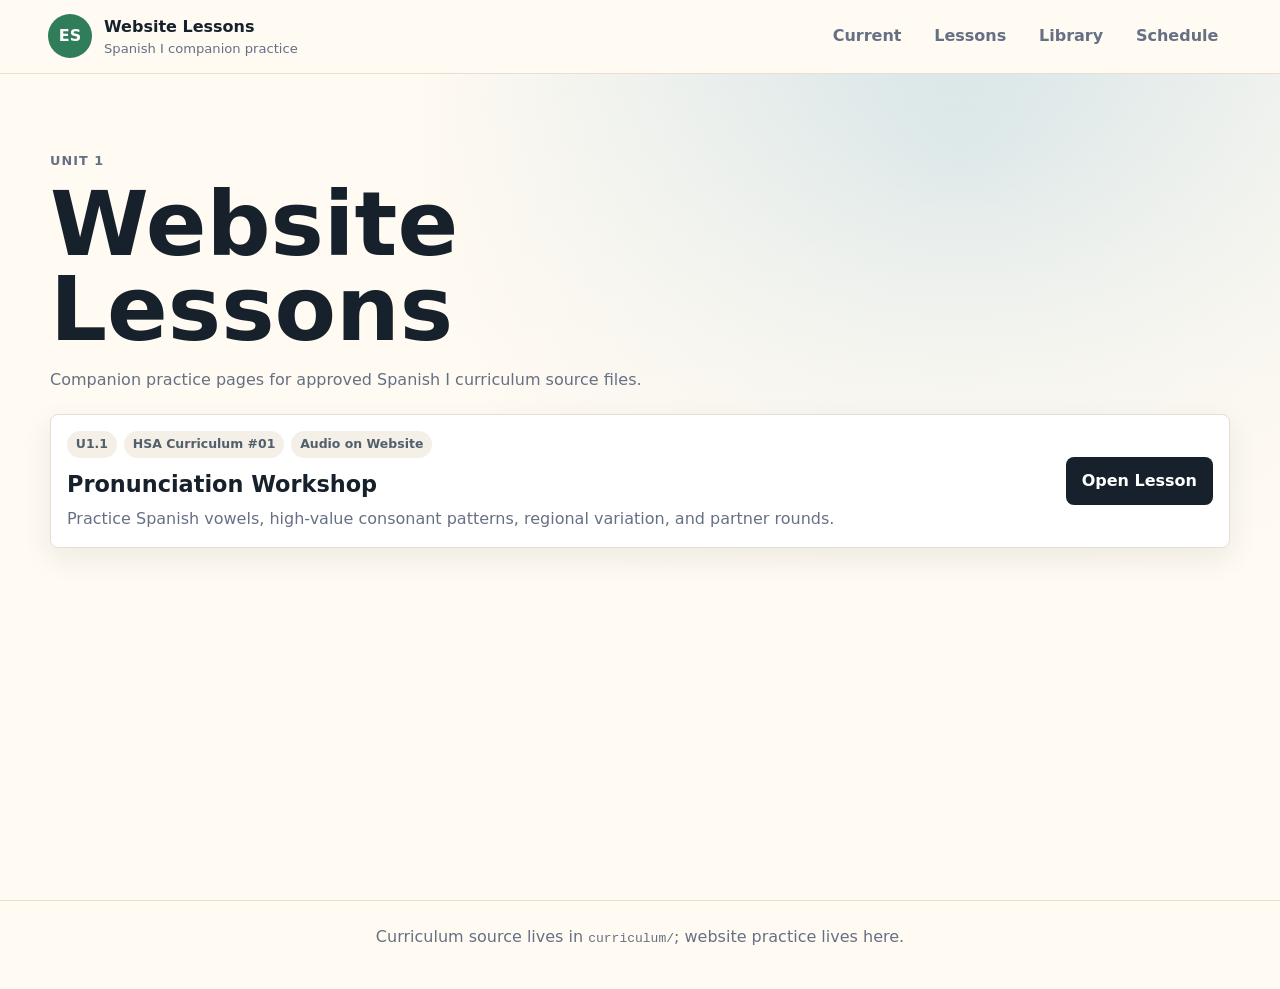
==== lessons/index.html @ 91c12caa "Clean up website lesson structure" ====
<!doctype html>
<html lang="en">
  <head>
    <meta charset="utf-8">
    <meta name="viewport" content="width=device-width, initial-scale=1">
    <title>Website Lessons | Claire's Spanish Hub</title>
    <link rel="stylesheet" href="../styles.css">
    <link rel="stylesheet" href="lesson.css">
  </head>
  <body>
    <header class="topbar">
      <a class="brand" href="../" aria-label="Claire's Spanish Hub home">
        <span class="brand-mark">ES</span>
        <span>
          <strong>Website Lessons</strong>
          <small>Spanish I companion practice</small>
        </span>
      </a>
      <nav aria-label="Lesson navigation">
        <a href="../#current">Current</a>
        <a href="../#lessons">Lessons</a>
        <a href="../#library">Library</a>
        <a href="../#schedule">Schedule</a>
      </nav>
    </header>

    <main class="lesson-main">
      <section class="lesson-index">
        <div class="lesson-heading">
          <p class="eyebrow">Unit 1</p>
          <h1>Website Lessons</h1>
          <p>Companion practice pages for approved Spanish I curriculum source files.</p>
        </div>
        <div class="lesson-link-panel">
          <div>
            <div class="material-meta">
              <span class="tag">U1.1</span>
              <span class="tag">HSA Curriculum #01</span>
              <span class="tag">Audio on Website</span>
            </div>
            <h3>Pronunciation Workshop</h3>
            <p>Practice Spanish vowels, high-value consonant patterns, regional variation, and partner rounds.</p>
          </div>
          <a class="button primary" href="u1-1-pronunciation.html">Open Lesson</a>
        </div>
      </section>
    </main>

    <footer>
      <p>Curriculum source lives in <code>curriculum/</code>; website practice lives here.</p>
    </footer>
  </body>
</html>
---- styles.css ----
:root {
  --ink: #17212b;
  --muted: #667085;
  --paper: #fffaf2;
  --surface: #ffffff;
  --line: #e7ded1;
  --green: #2f7d59;
  --coral: #e75845;
  --sky: #66a9c9;
  --gold: #f5c451;
  --shadow: 0 18px 50px rgba(23, 33, 43, 0.12);
}

* {
  box-sizing: border-box;
}

html {
  scroll-behavior: smooth;
}

body {
  margin: 0;
  background: var(--paper);
  color: var(--ink);
  font-family: Inter, ui-sans-serif, system-ui, -apple-system, BlinkMacSystemFont, "Segoe UI", sans-serif;
  line-height: 1.5;
}

a {
  color: inherit;
}

.topbar {
  position: sticky;
  top: 0;
  z-index: 10;
  display: flex;
  align-items: center;
  justify-content: space-between;
  gap: 1rem;
  padding: 0.9rem clamp(1rem, 4vw, 3rem);
  background: rgba(255, 250, 242, 0.92);
  border-bottom: 1px solid var(--line);
  backdrop-filter: blur(16px);
}

.brand {
  display: inline-flex;
  align-items: center;
  gap: 0.75rem;
  text-decoration: none;
}

.brand-mark {
  display: grid;
  width: 44px;
  height: 44px;
  place-items: center;
  border-radius: 50%;
  background: var(--green);
  color: white;
  font-weight: 800;
}

.brand strong,
.brand small {
  display: block;
}

.brand small {
  color: var(--muted);
  font-size: 0.82rem;
}

nav {
  display: flex;
  flex-wrap: wrap;
  gap: 0.35rem;
  justify-content: flex-end;
}

nav a {
  border-radius: 999px;
  padding: 0.55rem 0.85rem;
  color: var(--muted);
  font-weight: 700;
  text-decoration: none;
}

nav a:hover {
  background: #efe6d9;
  color: var(--ink);
}

.hero {
  position: relative;
  display: grid;
  grid-template-columns: minmax(0, 0.9fr) minmax(300px, 1.1fr);
  min-height: calc(100svh - 74px);
  overflow: hidden;
  background: linear-gradient(135deg, #fff4d7 0%, #f9dd9d 46%, #9ac9d8 100%);
}

.hero-copy {
  align-self: center;
  max-width: 720px;
  padding: clamp(2rem, 7vw, 6rem);
}

.eyebrow {
  margin: 0 0 0.75rem;
  color: var(--coral);
  font-size: 0.8rem;
  font-weight: 900;
  letter-spacing: 0.08em;
  text-transform: uppercase;
}

h1,
h2,
p {
  margin-top: 0;
}

h1 {
  margin-bottom: 1rem;
  font-size: clamp(2.4rem, 7vw, 6.8rem);
  line-height: 0.95;
  letter-spacing: 0;
}

h2 {
  margin-bottom: 0;
  font-size: clamp(1.6rem, 3vw, 2.6rem);
  line-height: 1;
  letter-spacing: 0;
}

.hero-text {
  max-width: 36rem;
  color: #394653;
  font-size: clamp(1rem, 2vw, 1.25rem);
}

.button {
  display: inline-flex;
  min-height: 44px;
  align-items: center;
  justify-content: center;
  border: 0;
  border-radius: 8px;
  padding: 0.75rem 1rem;
  font: inherit;
  font-weight: 850;
  text-decoration: none;
  cursor: pointer;
}

.button.primary {
  background: var(--ink);
  color: white;
}

.button.secondary {
  background: #efe6d9;
  color: var(--ink);
}

.hero-art {
  position: relative;
  min-height: 420px;
}

.sun {
  position: absolute;
  right: 16%;
  top: 12%;
  width: clamp(120px, 18vw, 220px);
  aspect-ratio: 1;
  border-radius: 50%;
  background: var(--gold);
  box-shadow: 0 0 70px rgba(245, 196, 81, 0.55);
  animation: float 7s ease-in-out infinite;
}

.hill,
.path {
  position: absolute;
  inset-inline: -12%;
  bottom: -16%;
  border-radius: 50% 50% 0 0;
}

.hill-one {
  height: 50%;
  background: #3e9a71;
}

.hill-two {
  left: 18%;
  height: 38%;
  background: #287a5d;
}

.path {
  left: 38%;
  width: 22%;
  height: 48%;
  transform: skewX(-10deg);
  background: #f4e3c5;
}

.word {
  position: absolute;
  border: 2px solid rgba(23, 33, 43, 0.12);
  border-radius: 999px;
  padding: 0.55rem 0.9rem;
  background: rgba(255, 255, 255, 0.82);
  font-size: clamp(1.1rem, 2vw, 1.8rem);
  font-weight: 900;
  box-shadow: var(--shadow);
  animation: bob 5s ease-in-out infinite;
}

.word-one {
  left: 8%;
  top: 20%;
}

.word-two {
  right: 10%;
  top: 40%;
  animation-delay: -1s;
}

.word-three {
  left: 20%;
  bottom: 28%;
  animation-delay: -2s;
}

.word-four {
  right: 24%;
  bottom: 18%;
  animation-delay: -3s;
}

.workspace,
.practice,
.current-week,
.course-overview,
.website-lessons,
.progress-tools,
.schedule,
.reports,
.admin-main {
  width: min(1180px, calc(100% - 2rem));
  margin: 0 auto;
}

.current-week {
  padding: clamp(2rem, 6vw, 4rem) 0 0;
}

.current-panel {
  display: grid;
  grid-template-columns: minmax(0, 1fr) auto;
  gap: 1rem;
  align-items: center;
  border: 2px solid rgba(47, 125, 89, 0.32);
  border-radius: 8px;
  padding: 1rem;
  background: linear-gradient(135deg, #ffffff 0%, #edf7f0 100%);
  box-shadow: var(--shadow);
}

.current-panel p {
  margin: 0.8rem 0 0;
  color: #394653;
}

.current-actions {
  display: grid;
  min-width: min(100%, 280px);
  gap: 0.6rem;
}

.course-overview {
  display: grid;
  grid-template-columns: minmax(0, 0.95fr) minmax(340px, 1.05fr);
  gap: clamp(1.25rem, 4vw, 3rem);
  align-items: start;
  padding: clamp(2rem, 6vw, 4rem) 0 0;
}

.overview-intro {
  max-width: 640px;
}

.overview-intro h2 {
  margin-bottom: 1rem;
}

.overview-intro p:last-child {
  margin-bottom: 0;
  color: #394653;
  font-size: 1.05rem;
}

.overview-panel {
  display: grid;
  grid-template-columns: repeat(4, minmax(0, 1fr));
  overflow: hidden;
  border: 1px solid var(--line);
  border-radius: 8px;
  background: var(--surface);
  box-shadow: 0 10px 30px rgba(23, 33, 43, 0.08);
}

.overview-stat {
  display: grid;
  gap: 0.25rem;
  min-height: 116px;
  align-content: center;
  padding: 1rem;
  border-right: 1px solid var(--line);
}

.overview-stat:last-child {
  border-right: 0;
}

.overview-stat strong {
  color: var(--green);
  font-size: clamp(2rem, 4vw, 3.25rem);
  line-height: 1;
}

.overview-stat span {
  color: var(--muted);
  font-size: 0.85rem;
  font-weight: 900;
  text-transform: uppercase;
}

.goal-grid {
  grid-column: 1 / -1;
  display: grid;
  grid-template-columns: repeat(4, minmax(0, 1fr));
  gap: 1px;
  overflow: hidden;
  border: 1px solid var(--line);
  border-radius: 8px;
  background: var(--line);
}

.goal-item {
  display: grid;
  align-content: start;
  gap: 0.6rem;
  min-height: 230px;
  padding: 1rem;
  background: rgba(255, 255, 255, 0.76);
}

.goal-number {
  width: max-content;
  border-radius: 999px;
  padding: 0.28rem 0.55rem;
  background: #f4efe7;
  color: var(--coral);
  font-size: 0.78rem;
  font-weight: 950;
}

.goal-item h3 {
  margin: 0;
  font-size: 1.18rem;
  line-height: 1.15;
}

.goal-item p {
  margin-bottom: 0;
  color: var(--muted);
}

.progress-tools {
  display: flex;
  align-items: end;
  justify-content: space-between;
  gap: 1rem;
  padding: clamp(1.5rem, 4vw, 2.5rem) 0 0;
}

.website-lessons {
  padding: clamp(2rem, 6vw, 4rem) 0 0;
}

.lesson-link-panel {
  display: grid;
  grid-template-columns: minmax(0, 1fr) auto;
  gap: 1rem;
  align-items: center;
  border: 1px solid var(--line);
  border-radius: 8px;
  padding: 1rem;
  background: var(--surface);
  box-shadow: 0 10px 30px rgba(23, 33, 43, 0.08);
}

.lesson-link-panel h3 {
  margin: 0.6rem 0 0.35rem;
  font-size: 1.4rem;
}

.lesson-link-panel p {
  margin-bottom: 0;
  color: var(--muted);
}

.workspace {
  display: grid;
  grid-template-columns: 280px minmax(0, 1fr);
  gap: 2rem;
  padding: clamp(2.5rem, 7vw, 5rem) 0;
}

.filters {
  position: sticky;
  top: 92px;
  align-self: start;
  padding: 1rem;
  border: 1px solid var(--line);
  border-radius: 8px;
  background: rgba(255, 255, 255, 0.68);
}

label {
  display: grid;
  gap: 0.35rem;
  margin-bottom: 0.9rem;
  color: #44515d;
  font-size: 0.9rem;
  font-weight: 800;
}

select,
input,
textarea {
  width: 100%;
  border: 1px solid #d9cebf;
  border-radius: 8px;
  padding: 0.75rem 0.8rem;
  background: white;
  color: var(--ink);
  font: inherit;
}

.section-heading {
  display: flex;
  align-items: end;
  justify-content: space-between;
  gap: 1rem;
  margin-bottom: 1.35rem;
}

.count {
  border-radius: 999px;
  padding: 0.45rem 0.75rem;
  background: #eaf3ed;
  color: var(--green);
  font-weight: 900;
  text-decoration: none;
  white-space: nowrap;
}

.materials-grid {
  display: grid;
  grid-template-columns: repeat(auto-fit, minmax(230px, 1fr));
  gap: 1rem;
}

.material-card,
.flashcard,
.entry-form,
.output-panel,
.steps {
  border: 1px solid var(--line);
  border-radius: 8px;
  background: var(--surface);
  box-shadow: 0 10px 30px rgba(23, 33, 43, 0.08);
}

.material-card {
  display: grid;
  min-height: 242px;
  gap: 0.85rem;
  padding: 1rem;
}

.material-meta {
  display: flex;
  flex-wrap: wrap;
  gap: 0.45rem;
}

.tag {
  border-radius: 999px;
  padding: 0.28rem 0.55rem;
  background: #f4efe7;
  color: #52606c;
  font-size: 0.78rem;
  font-weight: 850;
}

.material-card h3 {
  margin: 0;
  font-size: 1.25rem;
  line-height: 1.15;
}

.material-card p {
  margin-bottom: 0;
  color: var(--muted);
}

.download-row {
  align-self: end;
  display: flex;
  gap: 0.6rem;
  align-items: center;
  justify-content: space-between;
}

.download-row a {
  color: var(--green);
  font-weight: 900;
}

.empty {
  padding: 2rem;
  border: 1px dashed #d3c6b5;
  border-radius: 8px;
  color: var(--muted);
  text-align: center;
}

.practice {
  padding: 0 0 clamp(2.5rem, 7vw, 5rem);
}

.reports {
  padding: 0 0 clamp(2rem, 6vw, 4rem);
}

.report-grid {
  display: grid;
  grid-template-columns: repeat(auto-fit, minmax(320px, 1fr));
  gap: 1rem;
}

.report-card {
  border: 1px solid var(--line);
  border-radius: 8px;
  padding: 1rem;
  background: var(--surface);
  box-shadow: 0 10px 30px rgba(23, 33, 43, 0.08);
}

.report-card-head {
  display: flex;
  align-items: start;
  justify-content: space-between;
  gap: 1rem;
  margin-bottom: 1rem;
}

.report-card h3 {
  margin: 0;
  font-size: 1.6rem;
}

.report-summary {
  display: grid;
  grid-template-columns: repeat(4, minmax(0, 1fr));
  gap: 0.6rem;
  margin-bottom: 0.85rem;
}

.report-summary span {
  border: 1px solid var(--line);
  border-radius: 8px;
  padding: 0.7rem;
  background: #fffaf2;
  color: var(--green);
  font-size: 1rem;
  font-weight: 950;
}

.report-summary strong {
  display: block;
  margin-bottom: 0.2rem;
  color: var(--muted);
  font-size: 0.72rem;
  text-transform: uppercase;
}

.report-meta {
  color: var(--muted);
  font-weight: 700;
}

.report-table {
  margin-top: 1rem;
}

.report-table h4 {
  margin: 0 0 0.5rem;
}

table {
  width: 100%;
  border-collapse: collapse;
  overflow: hidden;
  border: 1px solid var(--line);
  border-radius: 8px;
  font-size: 0.9rem;
}

th,
td {
  border-bottom: 1px solid var(--line);
  padding: 0.65rem;
  text-align: left;
  vertical-align: top;
}

th {
  background: #f5eadc;
  color: #44515d;
  font-size: 0.76rem;
  text-transform: uppercase;
}

tr:last-child td {
  border-bottom: 0;
}

.empty.compact {
  padding: 0.8rem;
}

.schedule {
  padding: 0 0 clamp(2rem, 6vw, 4rem);
}

.schedule-header,
.schedule-list {
  display: grid;
  gap: 0;
}

.schedule-header {
  grid-template-columns: 68px 128px minmax(0, 1fr) 120px 150px;
  border: 1px solid var(--line);
  border-radius: 8px 8px 0 0;
  background: #f5eadc;
  color: #44515d;
  font-size: 0.82rem;
  font-weight: 950;
  text-transform: uppercase;
}

.schedule-header span {
  padding: 0.75rem;
}

.schedule-header span + span {
  border-left: 1px solid var(--line);
}

.schedule-item {
  display: grid;
  grid-template-columns: 68px 128px minmax(0, 1fr) 120px 150px;
  gap: 0;
  align-items: stretch;
  border: 1px solid var(--line);
  border-top: 0;
  border-radius: 0;
  background: rgba(255, 255, 255, 0.74);
}

.schedule-item:last-child {
  border-radius: 0 0 8px 8px;
}

.schedule-item.is-current,
.material-card.is-current {
  border-color: rgba(47, 125, 89, 0.58);
  background: #f1fbf4;
}

.schedule-item.is-done {
  background: #f7f7f2;
}

.schedule-item.is-done h3,
.schedule-item.is-done p {
  color: #7c8791;
}

.schedule-number {
  display: flex;
  align-items: center;
  color: var(--green);
  font-size: 1.2rem;
  font-weight: 950;
}

.schedule-number,
.schedule-type,
.schedule-item > div:nth-child(3),
.schedule-action,
.schedule-buttons {
  padding: 0.8rem;
}

.schedule-type,
.schedule-action,
.schedule-buttons {
  display: flex;
  align-items: center;
}

.schedule-number,
.schedule-type,
.schedule-item > div:nth-child(3),
.schedule-action {
  border-right: 1px solid var(--line);
}

.schedule-item h3 {
  margin: 0.35rem 0 0.25rem;
  font-size: 1.05rem;
}

.schedule-item p {
  margin-bottom: 0;
  color: var(--muted);
}

.schedule-action {
  justify-content: flex-start;
}

.schedule-action a {
  color: var(--green);
  font-weight: 900;
}

.schedule-buttons {
  gap: 0.45rem;
  flex-wrap: wrap;
}

.mini-button {
  min-height: 36px;
  border: 1px solid #d9cebf;
  border-radius: 8px;
  padding: 0.45rem 0.65rem;
  background: white;
  color: var(--ink);
  font: inherit;
  font-size: 0.86rem;
  font-weight: 850;
  cursor: pointer;
}

.mini-button:hover {
  border-color: var(--green);
  color: var(--green);
}

.current-tag {
  background: var(--green);
  color: white;
}

.done-tag {
  background: #dce9e2;
  color: var(--green);
}

.flashcard-deck {
  display: grid;
  grid-template-columns: repeat(auto-fit, minmax(190px, 1fr));
  gap: 1rem;
}

.flashcard {
  min-height: 150px;
  padding: 1rem;
  transform-style: preserve-3d;
  transition: transform 180ms ease, box-shadow 180ms ease;
}

.flashcard:hover {
  transform: translateY(-4px);
  box-shadow: var(--shadow);
}

.spanish-word {
  display: block;
  margin-bottom: 0.4rem;
  color: var(--coral);
  font-size: 1.6rem;
  font-weight: 950;
}

.english-word {
  color: var(--muted);
  font-weight: 800;
}

footer {
  padding: 1.5rem;
  border-top: 1px solid var(--line);
  color: var(--muted);
  text-align: center;
}

.admin-main {
  padding: clamp(2rem, 6vw, 4rem) 0;
}

.admin-intro {
  max-width: 760px;
  margin-bottom: 2rem;
}

.admin-intro h1 {
  font-size: clamp(2.3rem, 6vw, 5rem);
}

.admin-grid {
  display: grid;
  grid-template-columns: minmax(0, 0.9fr) minmax(280px, 1.1fr);
  gap: 1rem;
}

.entry-form,
.output-panel,
.steps {
  padding: 1rem;
}

pre {
  overflow: auto;
  border-radius: 8px;
  padding: 1rem;
  background: #17212b;
  color: #f7f1e8;
  white-space: pre-wrap;
}

.steps {
  margin-top: 1rem;
}

.steps li {
  margin: 0.65rem 0;
}

@keyframes bob {
  0%,
  100% {
    transform: translateY(0);
  }
  50% {
    transform: translateY(-12px);
  }
}

@keyframes float {
  0%,
  100% {
    transform: translateY(0) scale(1);
  }
  50% {
    transform: translateY(12px) scale(1.03);
  }
}

@media (max-width: 820px) {
  .topbar {
    align-items: flex-start;
    flex-direction: column;
  }

  nav {
    justify-content: flex-start;
  }

  .hero,
  .workspace,
  .course-overview,
  .lesson-link-panel,
  .current-panel,
  .admin-grid {
    grid-template-columns: 1fr;
  }

  .overview-panel,
  .goal-grid {
    grid-template-columns: repeat(2, minmax(0, 1fr));
  }

  .overview-stat:nth-child(2) {
    border-right: 0;
  }

  .overview-stat:nth-child(-n + 2) {
    border-bottom: 1px solid var(--line);
  }

  .progress-tools {
    align-items: start;
    flex-direction: column;
  }

  .report-card-head,
  .report-summary {
    grid-template-columns: 1fr;
  }

  .report-card-head {
    flex-direction: column;
  }

  .schedule-header {
    display: none;
  }

  .schedule-item {
    grid-template-columns: 1fr;
    border-top: 1px solid var(--line);
    border-radius: 8px;
    margin-bottom: 0.7rem;
  }

  .schedule-number,
  .schedule-type,
  .schedule-item > div:nth-child(3),
  .schedule-action {
    border-right: 0;
    border-bottom: 1px solid var(--line);
  }

  .hero {
    min-height: auto;
  }

  .hero-copy {
    padding-bottom: 1.5rem;
  }

  .hero-art {
    min-height: 360px;
  }

  .filters {
    position: static;
  }

  .section-heading {
    align-items: start;
    flex-direction: column;
  }

}

@media (max-width: 560px) {
  .overview-panel,
  .goal-grid {
    grid-template-columns: 1fr;
  }

  .overview-stat,
  .overview-stat:nth-child(2) {
    border-right: 0;
  }

  .overview-stat:nth-child(3) {
    border-bottom: 1px solid var(--line);
  }

  .goal-item {
    min-height: auto;
  }
}

@media (prefers-reduced-motion: reduce) {
  *,
  *::before,
  *::after {
    scroll-behavior: auto !important;
    animation-duration: 0.01ms !important;
    animation-iteration-count: 1 !important;
    transition-duration: 0.01ms !important;
  }
}
---- lessons/lesson.css ----
.lesson-main {
  background:
    linear-gradient(180deg, rgba(255, 250, 242, 0) 0%, #fffaf2 520px),
    radial-gradient(circle at 75% 8%, rgba(102, 169, 201, 0.26), transparent 34rem);
}

.lesson-hero,
.lesson-band,
.lesson-index {
  width: min(1180px, calc(100% - 2rem));
  margin: 0 auto;
}

.lesson-hero {
  display: grid;
  grid-template-columns: minmax(0, 0.95fr) minmax(320px, 1.05fr);
  gap: clamp(1.5rem, 5vw, 4rem);
  align-items: center;
  min-height: calc(100svh - 74px);
  padding: clamp(2rem, 6vw, 5rem) 0;
}

.lesson-hero-copy {
  max-width: 720px;
}

.lesson-hero h1 {
  font-size: clamp(2.5rem, 7vw, 6.2rem);
}

.lesson-hero p {
  max-width: 42rem;
  color: #394653;
  font-size: clamp(1rem, 2vw, 1.2rem);
}

.lesson-actions {
  display: flex;
  flex-wrap: wrap;
  gap: 0.75rem;
}

.sound-map {
  position: relative;
  min-height: 440px;
}

.sound-ring {
  position: absolute;
  inset: 8% 7% 10% 7%;
  display: grid;
  grid-template-columns: repeat(5, minmax(0, 1fr));
  align-items: center;
  border: 2px solid rgba(23, 33, 43, 0.12);
  border-radius: 8px;
  background: rgba(255, 255, 255, 0.72);
  box-shadow: var(--shadow);
}

.sound-ring span {
  display: grid;
  min-height: 100%;
  place-items: center;
  border-right: 1px solid var(--line);
  color: var(--green);
  font-size: clamp(2.2rem, 6vw, 5rem);
  font-weight: 950;
}

.sound-ring span:last-child {
  border-right: 0;
}

.sound-line {
  position: absolute;
  left: 12%;
  right: 12%;
  bottom: 18%;
  height: 10px;
  border-radius: 999px;
  background: linear-gradient(90deg, var(--coral), var(--gold), var(--sky));
}

.sound-chip {
  position: absolute;
  display: grid;
  width: 72px;
  aspect-ratio: 1;
  place-items: center;
  border-radius: 50%;
  background: var(--ink);
  color: white;
  font-size: 1.7rem;
  font-weight: 950;
  box-shadow: var(--shadow);
}

.chip-one {
  left: 5%;
  top: 8%;
}

.chip-two {
  right: 0;
  top: 18%;
}

.chip-three {
  left: 18%;
  bottom: 0;
}

.chip-four {
  right: 18%;
  bottom: 4%;
}

.lesson-band {
  padding: clamp(2rem, 6vw, 4rem) 0;
  border-top: 1px solid var(--line);
}

.lesson-index {
  min-height: calc(100svh - 74px);
  padding: clamp(2rem, 6vw, 5rem) 0;
}

.lesson-index h1 {
  font-size: clamp(2.5rem, 7vw, 6rem);
}

.lesson-heading {
  max-width: 760px;
  margin-bottom: 1.35rem;
}

.lesson-heading h2,
.variation-band h2 {
  margin-bottom: 0.75rem;
}

.lesson-heading p,
.variation-band p {
  color: var(--muted);
}

.vowel-grid {
  display: grid;
  grid-template-columns: repeat(5, minmax(0, 1fr));
  border: 1px solid var(--line);
  border-radius: 8px;
  overflow: hidden;
  background: var(--surface);
}

.sound-button,
.pattern-row {
  border: 0;
  background: var(--surface);
  color: var(--ink);
  cursor: pointer;
  font: inherit;
  text-align: left;
}

.sound-button {
  display: grid;
  gap: 0.5rem;
  min-height: 180px;
  align-content: center;
  padding: 1rem;
  border-right: 1px solid var(--line);
}

.sound-button:last-child {
  border-right: 0;
}

.sound-button:hover,
.pattern-row:hover {
  background: #f1fbf4;
}

.sound-button strong {
  color: var(--coral);
  font-size: clamp(2.2rem, 6vw, 4.5rem);
  line-height: 1;
}

.sound-button span {
  color: var(--muted);
  font-weight: 800;
}

.pattern-list {
  display: grid;
  border: 1px solid var(--line);
  border-radius: 8px;
  overflow: hidden;
}

.pattern-row {
  display: grid;
  grid-template-columns: 120px minmax(0, 1fr) minmax(220px, 0.7fr);
  gap: 1rem;
  align-items: center;
  padding: 1rem;
  border-bottom: 1px solid var(--line);
}

.pattern-row:last-child {
  border-bottom: 0;
}

.pattern-row span {
  color: var(--green);
  font-size: 1.2rem;
  font-weight: 950;
}

.pattern-row strong {
  font-size: 1.1rem;
}

.pattern-row em {
  color: var(--muted);
  font-style: normal;
  font-weight: 750;
}

.variation-band {
  display: grid;
  grid-template-columns: minmax(0, 0.55fr) minmax(0, 1fr);
  gap: 2rem;
}

.variation-grid,
.ladder {
  display: grid;
  grid-template-columns: repeat(3, minmax(0, 1fr));
  gap: 1px;
  overflow: hidden;
  border: 1px solid var(--line);
  border-radius: 8px;
  background: var(--line);
}

.variation-grid article,
.ladder article {
  min-height: 220px;
  padding: 1rem;
  background: rgba(255, 255, 255, 0.78);
}

.variation-grid h3,
.ladder h3 {
  margin: 0 0 0.6rem;
}

.ladder span {
  display: inline-flex;
  margin-bottom: 0.8rem;
  border-radius: 999px;
  padding: 0.28rem 0.55rem;
  background: #eaf3ed;
  color: var(--green);
  font-size: 0.78rem;
  font-weight: 900;
  text-transform: uppercase;
}

.word-bank {
  color: var(--green);
  font-weight: 900;
}

.checklist {
  display: grid;
  gap: 0.75rem;
  max-width: 860px;
}

.checklist label {
  display: flex;
  gap: 0.7rem;
  align-items: flex-start;
  margin: 0;
  border: 1px solid var(--line);
  border-radius: 8px;
  padding: 1rem;
  background: var(--surface);
  color: var(--ink);
}

.checklist input {
  width: auto;
  margin-top: 0.2rem;
  transform: scale(1.2);
}

.speech-status {
  margin-top: 1rem;
  color: var(--muted);
  font-weight: 800;
}

@media (max-width: 820px) {
  .lesson-hero,
  .variation-band,
  .ladder,
  .variation-grid {
    grid-template-columns: 1fr;
  }

  .lesson-hero {
    min-height: auto;
  }

  .sound-map {
    min-height: 320px;
  }

  .vowel-grid {
    grid-template-columns: 1fr;
  }

  .sound-button {
    min-height: auto;
    border-right: 0;
    border-bottom: 1px solid var(--line);
  }

  .sound-button:last-child {
    border-bottom: 0;
  }

  .pattern-row {
    grid-template-columns: 1fr;
    gap: 0.35rem;
  }
}
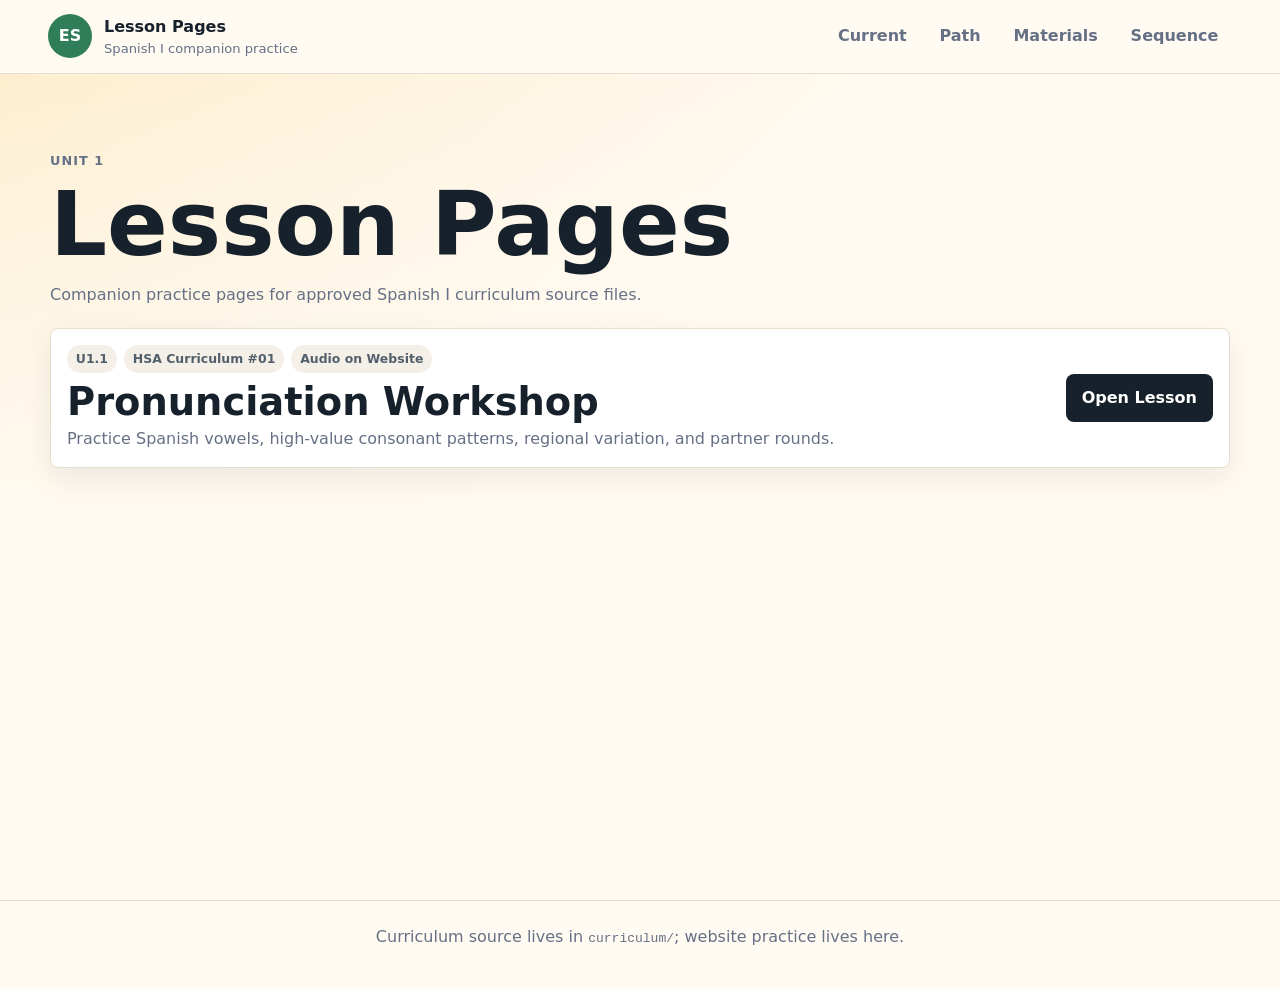
==== commit 98ac6cf9: "Redesign learning path structure" ====
--- a/lessons/index.html
+++ b/lessons/index.html
@@ -3,7 +3,7 @@
   <head>
     <meta charset="utf-8">
     <meta name="viewport" content="width=device-width, initial-scale=1">
-    <title>Website Lessons | Claire's Spanish Hub</title>
+    <title>Lesson Pages | Claire's Spanish Hub</title>
     <link rel="stylesheet" href="../styles.css">
     <link rel="stylesheet" href="lesson.css">
   </head>
@@ -12,15 +12,15 @@
       <a class="brand" href="../" aria-label="Claire's Spanish Hub home">
         <span class="brand-mark">ES</span>
         <span>
-          <strong>Website Lessons</strong>
+          <strong>Lesson Pages</strong>
           <small>Spanish I companion practice</small>
         </span>
       </a>
       <nav aria-label="Lesson navigation">
         <a href="../#current">Current</a>
-        <a href="../#lessons">Lessons</a>
-        <a href="../#library">Library</a>
-        <a href="../#schedule">Schedule</a>
+        <a href="../#path">Path</a>
+        <a href="../#materials">Materials</a>
+        <a href="../#sequence">Sequence</a>
       </nav>
     </header>
 
@@ -28,20 +28,22 @@
       <section class="lesson-index">
         <div class="lesson-heading">
           <p class="eyebrow">Unit 1</p>
-          <h1>Website Lessons</h1>
+          <h1>Lesson Pages</h1>
           <p>Companion practice pages for approved Spanish I curriculum source files.</p>
         </div>
-        <div class="lesson-link-panel">
-          <div>
-            <div class="material-meta">
-              <span class="tag">U1.1</span>
-              <span class="tag">HSA Curriculum #01</span>
-              <span class="tag">Audio on Website</span>
+        <div class="unit-board">
+          <article class="unit-feature">
+            <div>
+              <div class="material-meta">
+                <span class="tag">U1.1</span>
+                <span class="tag">HSA Curriculum #01</span>
+                <span class="tag">Audio on Website</span>
+              </div>
+              <h3>Pronunciation Workshop</h3>
+              <p>Practice Spanish vowels, high-value consonant patterns, regional variation, and partner rounds.</p>
             </div>
-            <h3>Pronunciation Workshop</h3>
-            <p>Practice Spanish vowels, high-value consonant patterns, regional variation, and partner rounds.</p>
-          </div>
-          <a class="button primary" href="u1-1-pronunciation.html">Open Lesson</a>
+            <a class="button primary" href="u1-1-pronunciation.html">Open Lesson</a>
+          </article>
         </div>
       </section>
     </main>
--- a/styles.css
+++ b/styles.css
@@ -75,12 +75,15 @@
 
 nav {
   display: flex;
-  flex-wrap: wrap;
+  flex-wrap: nowrap;
   gap: 0.35rem;
   justify-content: flex-end;
+  overflow-x: auto;
+  max-width: 100%;
 }
 
 nav a {
+  flex: 0 0 auto;
   border-radius: 999px;
   padding: 0.55rem 0.85rem;
   color: var(--muted);
@@ -141,6 +144,12 @@
   max-width: 36rem;
   color: #394653;
   font-size: clamp(1rem, 2vw, 1.25rem);
+}
+
+.hero-actions {
+  display: flex;
+  flex-wrap: wrap;
+  gap: 0.75rem;
 }
 
 .button {
@@ -397,26 +406,73 @@
   padding: clamp(2rem, 6vw, 4rem) 0 0;
 }
 
-.lesson-link-panel {
+.unit-board {
+  display: grid;
+  gap: 1px;
+  overflow: hidden;
+  border: 1px solid var(--line);
+  border-radius: 8px;
+  background: var(--line);
+  box-shadow: 0 10px 30px rgba(23, 33, 43, 0.08);
+}
+
+.unit-feature {
   display: grid;
   grid-template-columns: minmax(0, 1fr) auto;
   gap: 1rem;
   align-items: center;
-  border: 1px solid var(--line);
-  border-radius: 8px;
   padding: 1rem;
   background: var(--surface);
-  box-shadow: 0 10px 30px rgba(23, 33, 43, 0.08);
-}
-
-.lesson-link-panel h3 {
+}
+
+.unit-feature h3 {
   margin: 0.6rem 0 0.35rem;
-  font-size: 1.4rem;
-}
-
-.lesson-link-panel p {
+  font-size: clamp(1.7rem, 3vw, 2.5rem);
+  line-height: 1;
+}
+
+.unit-feature p {
   margin-bottom: 0;
   color: var(--muted);
+}
+
+.unit-actions {
+  display: grid;
+  min-width: min(100%, 230px);
+  gap: 0.65rem;
+}
+
+.unit-module-list {
+  display: grid;
+  grid-template-columns: repeat(4, minmax(0, 1fr));
+  gap: 1px;
+  background: var(--line);
+}
+
+.unit-module-list article {
+  display: grid;
+  gap: 0.3rem;
+  min-height: 130px;
+  align-content: start;
+  padding: 1rem;
+  background: rgba(255, 255, 255, 0.74);
+}
+
+.unit-module-list span {
+  color: var(--coral);
+  font-size: 0.78rem;
+  font-weight: 950;
+  text-transform: uppercase;
+}
+
+.unit-module-list strong {
+  font-size: 1.05rem;
+}
+
+.unit-module-list em {
+  color: var(--muted);
+  font-style: normal;
+  font-weight: 850;
 }
 
 .workspace {
@@ -750,8 +806,55 @@
   color: var(--muted);
 }
 
+.supplement-list {
+  display: grid;
+  gap: 0.5rem;
+  margin-top: 0.8rem;
+}
+
+.supplement-item {
+  display: grid;
+  grid-template-columns: minmax(0, 1fr) auto;
+  gap: 0.75rem;
+  align-items: start;
+  border-left: 4px solid rgba(47, 125, 89, 0.34);
+  border-radius: 8px;
+  padding: 0.7rem;
+  background: #fffaf2;
+}
+
+.supplement-item a {
+  text-decoration: none;
+}
+
+.supplement-id {
+  display: inline-block;
+  margin-right: 0.45rem;
+  color: var(--coral);
+  font-size: 0.78rem;
+  font-weight: 950;
+  text-transform: uppercase;
+}
+
+.supplement-item strong {
+  margin-right: 0.45rem;
+}
+
+.supplement-item em {
+  color: var(--muted);
+  font-size: 0.82rem;
+  font-style: normal;
+  font-weight: 850;
+}
+
+.supplement-item p {
+  margin-top: 0.25rem;
+}
+
 .schedule-action {
   justify-content: flex-start;
+  gap: 0.5rem;
+  flex-wrap: wrap;
 }
 
 .schedule-action a {
@@ -900,19 +1003,22 @@
 
   nav {
     justify-content: flex-start;
+    width: 100%;
+    padding-bottom: 0.2rem;
   }
 
   .hero,
   .workspace,
   .course-overview,
-  .lesson-link-panel,
+  .unit-feature,
   .current-panel,
   .admin-grid {
     grid-template-columns: 1fr;
   }
 
   .overview-panel,
-  .goal-grid {
+  .goal-grid,
+  .unit-module-list {
     grid-template-columns: repeat(2, minmax(0, 1fr));
   }
 
@@ -957,6 +1063,10 @@
     border-bottom: 1px solid var(--line);
   }
 
+  .supplement-item {
+    grid-template-columns: 1fr;
+  }
+
   .hero {
     min-height: auto;
   }
@@ -978,11 +1088,16 @@
     flex-direction: column;
   }
 
+  .unit-actions {
+    min-width: 0;
+  }
+
 }
 
 @media (max-width: 560px) {
   .overview-panel,
-  .goal-grid {
+  .goal-grid,
+  .unit-module-list {
     grid-template-columns: 1fr;
   }
 
--- a/lessons/lesson.css
+++ b/lessons/lesson.css
@@ -1,7 +1,7 @@
 .lesson-main {
   background:
     linear-gradient(180deg, rgba(255, 250, 242, 0) 0%, #fffaf2 520px),
-    radial-gradient(circle at 75% 8%, rgba(102, 169, 201, 0.26), transparent 34rem);
+    linear-gradient(135deg, rgba(245, 196, 81, 0.22), transparent 42rem);
 }
 
 .lesson-hero,
@@ -13,7 +13,7 @@
 
 .lesson-hero {
   display: grid;
-  grid-template-columns: minmax(0, 0.95fr) minmax(320px, 1.05fr);
+  grid-template-columns: minmax(0, 0.9fr) minmax(340px, 1.1fr);
   gap: clamp(1.5rem, 5vw, 4rem);
   align-items: center;
   min-height: calc(100svh - 74px);
@@ -25,7 +25,8 @@
 }
 
 .lesson-hero h1 {
-  font-size: clamp(2.5rem, 7vw, 6.2rem);
+  max-width: 780px;
+  font-size: clamp(2.4rem, 6.4vw, 6rem);
 }
 
 .lesson-hero p {
@@ -38,6 +39,116 @@
   display: flex;
   flex-wrap: wrap;
   gap: 0.75rem;
+}
+
+.lesson-topbar nav {
+  gap: 0.25rem;
+}
+
+.audio-board {
+  display: grid;
+  gap: 1rem;
+  align-content: center;
+  min-height: 430px;
+  padding: clamp(1rem, 3vw, 2rem);
+  border-left: 1px solid rgba(23, 33, 43, 0.12);
+}
+
+.audio-board-header {
+  display: grid;
+  grid-template-columns: minmax(0, 1fr) auto;
+  gap: 0.25rem 1rem;
+  align-items: end;
+  max-width: 480px;
+}
+
+.audio-board-header span {
+  color: var(--muted);
+  font-weight: 850;
+}
+
+.audio-board-header strong {
+  grid-row: span 2;
+  color: var(--coral);
+  font-size: clamp(5rem, 12vw, 9rem);
+  line-height: 0.8;
+}
+
+.audio-board-vowels,
+.audio-board-patterns {
+  display: grid;
+  gap: 1px;
+  overflow: hidden;
+  max-width: 640px;
+  border: 1px solid var(--line);
+  border-radius: 8px;
+  background: var(--line);
+}
+
+.audio-board-vowels {
+  grid-template-columns: repeat(5, minmax(0, 1fr));
+}
+
+.audio-board-patterns {
+  grid-template-columns: repeat(4, minmax(0, 1fr));
+}
+
+.audio-board-vowels span,
+.audio-board-patterns span {
+  display: grid;
+  min-height: 92px;
+  place-items: center;
+  background: rgba(255, 255, 255, 0.76);
+  color: var(--green);
+  font-size: clamp(1.6rem, 4vw, 3.6rem);
+  font-weight: 950;
+}
+
+.audio-board-patterns span {
+  min-height: 72px;
+  color: var(--ink);
+  font-size: clamp(1.1rem, 2vw, 1.8rem);
+}
+
+.lesson-status {
+  display: grid;
+  grid-template-columns: minmax(0, 0.8fr) minmax(0, 1.2fr);
+  gap: 1.5rem;
+  align-items: end;
+}
+
+.status-strip {
+  display: grid;
+  grid-template-columns: repeat(4, minmax(0, 1fr));
+  margin: 0;
+  overflow: hidden;
+  border: 1px solid var(--line);
+  border-radius: 8px;
+  background: var(--surface);
+}
+
+.status-strip div {
+  min-height: 96px;
+  padding: 1rem;
+  border-right: 1px solid var(--line);
+}
+
+.status-strip div:last-child {
+  border-right: 0;
+}
+
+.status-strip dt {
+  color: var(--muted);
+  font-size: 0.74rem;
+  font-weight: 950;
+  text-transform: uppercase;
+}
+
+.status-strip dd {
+  margin: 0.3rem 0 0;
+  color: var(--green);
+  font-size: 1.1rem;
+  font-weight: 950;
 }
 
 .sound-map {
@@ -153,6 +264,165 @@
   background: var(--surface);
 }
 
+.vowel-practice-grid {
+  display: grid;
+  grid-template-columns: repeat(5, minmax(0, 1fr));
+  gap: 1px;
+  overflow: hidden;
+  border: 1px solid var(--line);
+  border-radius: 8px;
+  background: var(--line);
+}
+
+.vowel-card {
+  display: grid;
+  gap: 0.9rem;
+  min-height: 300px;
+  align-content: start;
+  padding: 1rem;
+  background: rgba(255, 255, 255, 0.8);
+}
+
+.vowel-card h3 {
+  margin: 0;
+  color: var(--coral);
+  font-size: clamp(3rem, 7vw, 5.5rem);
+  line-height: 0.9;
+}
+
+.audio-button,
+.play-icon {
+  border: 1px solid #d9cebf;
+  border-radius: 8px;
+  background: white;
+  color: var(--ink);
+  cursor: pointer;
+  font: inherit;
+  font-weight: 900;
+  transition: transform 160ms ease, border-color 160ms ease, background 160ms ease;
+}
+
+.audio-button:hover,
+.play-icon:hover,
+.audio-button.is-playing,
+.play-icon.is-playing {
+  border-color: var(--green);
+  background: #eaf3ed;
+  color: var(--green);
+}
+
+.audio-button:active,
+.play-icon:active {
+  transform: translateY(1px);
+}
+
+.main-sound {
+  min-height: 48px;
+  width: 100%;
+  justify-content: center;
+}
+
+.play-icon {
+  display: inline-grid;
+  width: 42px;
+  height: 34px;
+  place-items: center;
+  padding: 0;
+  color: transparent;
+  font-size: 0;
+}
+
+.play-icon::before {
+  content: "";
+  width: 0;
+  height: 0;
+  margin-left: 3px;
+  border-top: 7px solid transparent;
+  border-bottom: 7px solid transparent;
+  border-left: 11px solid currentColor;
+  color: var(--green);
+}
+
+.play-icon.is-playing::before {
+  width: 11px;
+  height: 14px;
+  margin-left: 0;
+  border: 0;
+  border-inline: 4px solid var(--green);
+}
+
+.audio-word-list,
+.pattern-audio-row ul {
+  display: grid;
+  gap: 0.55rem;
+  margin: 0;
+  padding: 0;
+  list-style: none;
+}
+
+.audio-word-list li,
+.pattern-audio-row li {
+  display: flex;
+  min-height: 44px;
+  align-items: center;
+  justify-content: space-between;
+  gap: 0.75rem;
+  border-top: 1px solid var(--line);
+  color: var(--ink);
+  font-size: 1.05rem;
+  font-weight: 900;
+}
+
+.pattern-audio-list {
+  display: grid;
+  border: 1px solid var(--line);
+  border-radius: 8px;
+  overflow: hidden;
+  background: var(--surface);
+}
+
+.pattern-audio-row {
+  display: grid;
+  grid-template-columns: minmax(170px, 0.35fr) minmax(0, 1fr);
+  gap: 1rem;
+  padding: 1rem;
+  border-bottom: 1px solid var(--line);
+}
+
+.pattern-audio-row:last-child {
+  border-bottom: 0;
+}
+
+.pattern-audio-row > div {
+  display: grid;
+  align-content: start;
+  gap: 0.35rem;
+}
+
+.pattern-audio-row span {
+  color: var(--green);
+  font-size: 1.25rem;
+  font-weight: 950;
+}
+
+.pattern-audio-row p {
+  margin: 0;
+  color: var(--muted);
+  font-weight: 750;
+}
+
+.pattern-audio-row ul {
+  grid-template-columns: repeat(auto-fit, minmax(150px, 1fr));
+  align-content: start;
+}
+
+.pattern-audio-row li {
+  border: 1px solid var(--line);
+  border-radius: 8px;
+  padding: 0.35rem 0.4rem 0.35rem 0.65rem;
+  background: #fffaf2;
+}
+
 .sound-button,
 .pattern-row {
   border: 0;
@@ -306,6 +576,7 @@
 
 @media (max-width: 820px) {
   .lesson-hero,
+  .lesson-status,
   .variation-band,
   .ladder,
   .variation-grid {
@@ -320,6 +591,29 @@
     min-height: 320px;
   }
 
+  .audio-board {
+    min-height: auto;
+    border-left: 0;
+    padding: 0 0 1.5rem;
+  }
+
+  .audio-board-vowels,
+  .audio-board-patterns,
+  .status-strip,
+  .vowel-practice-grid {
+    grid-template-columns: 1fr;
+  }
+
+  .status-strip div {
+    min-height: auto;
+    border-right: 0;
+    border-bottom: 1px solid var(--line);
+  }
+
+  .status-strip div:last-child {
+    border-bottom: 0;
+  }
+
   .vowel-grid {
     grid-template-columns: 1fr;
   }
@@ -338,4 +632,8 @@
     grid-template-columns: 1fr;
     gap: 0.35rem;
   }
-}
+
+  .pattern-audio-row {
+    grid-template-columns: 1fr;
+  }
+}
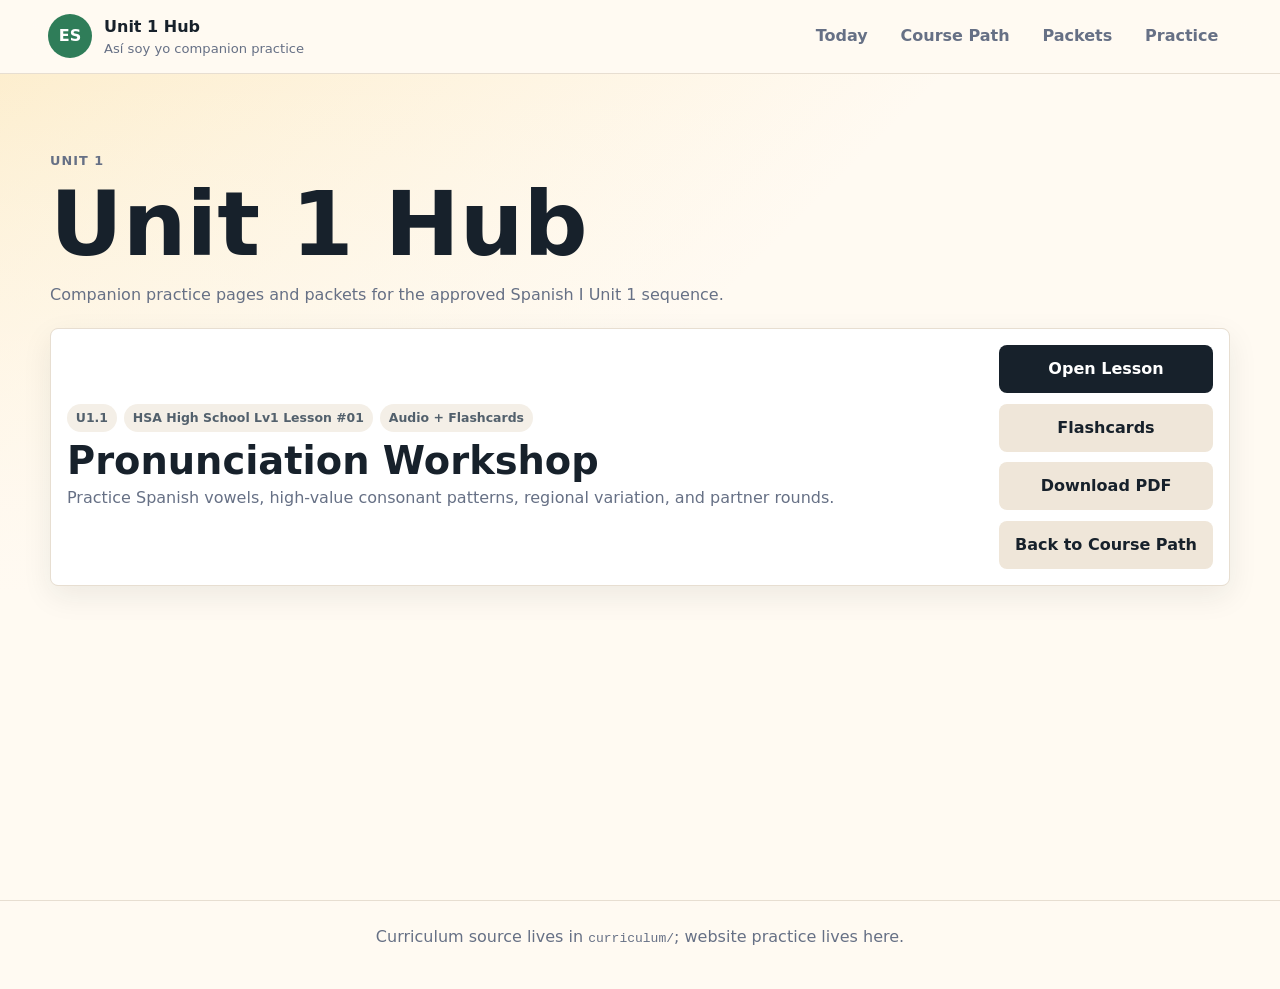
==== commit b9f4bcdc: "Implement U1.1 pronunciation workshop and audio QA" ====
--- a/lessons/index.html
+++ b/lessons/index.html
@@ -3,7 +3,7 @@
   <head>
     <meta charset="utf-8">
     <meta name="viewport" content="width=device-width, initial-scale=1">
-    <title>Lesson Pages | Claire's Spanish Hub</title>
+    <title>Unit 1 Hub | Claire's Spanish Hub</title>
     <link rel="stylesheet" href="../styles.css">
     <link rel="stylesheet" href="lesson.css">
   </head>
@@ -12,15 +12,15 @@
       <a class="brand" href="../" aria-label="Claire's Spanish Hub home">
         <span class="brand-mark">ES</span>
         <span>
-          <strong>Lesson Pages</strong>
-          <small>Spanish I companion practice</small>
+          <strong>Unit 1 Hub</strong>
+          <small>Así soy yo companion practice</small>
         </span>
       </a>
-      <nav aria-label="Lesson navigation">
-        <a href="../#current">Current</a>
-        <a href="../#path">Path</a>
-        <a href="../#materials">Materials</a>
-        <a href="../#sequence">Sequence</a>
+      <nav class="site-nav" aria-label="Unit navigation">
+        <a href="../#current">Today</a>
+        <a href="../#path">Course Path</a>
+        <a href="../#materials">Packets</a>
+        <a href="../#practice">Practice</a>
       </nav>
     </header>
 
@@ -28,21 +28,26 @@
       <section class="lesson-index">
         <div class="lesson-heading">
           <p class="eyebrow">Unit 1</p>
-          <h1>Lesson Pages</h1>
-          <p>Companion practice pages for approved Spanish I curriculum source files.</p>
+          <h1>Unit 1 Hub</h1>
+          <p>Companion practice pages and packets for the approved Spanish I Unit 1 sequence.</p>
         </div>
         <div class="unit-board">
           <article class="unit-feature">
             <div>
               <div class="material-meta">
                 <span class="tag">U1.1</span>
-                <span class="tag">HSA Curriculum #01</span>
-                <span class="tag">Audio on Website</span>
+                <span class="tag">HSA High School Lv1 Lesson #01</span>
+                <span class="tag">Audio + Flashcards</span>
               </div>
               <h3>Pronunciation Workshop</h3>
               <p>Practice Spanish vowels, high-value consonant patterns, regional variation, and partner rounds.</p>
             </div>
-            <a class="button primary" href="u1-1-pronunciation.html">Open Lesson</a>
+            <div class="unit-actions">
+              <a class="button primary" href="u1-1-pronunciation.html">Open Lesson</a>
+              <a class="button secondary" href="u1-1-flashcards.html">Flashcards</a>
+              <a class="button secondary" href="../materials/all-kids/curriculum-01/u1-1-pronunciation-workshop.pdf" download>Download PDF</a>
+              <a class="button secondary" href="../#path">Back to Course Path</a>
+            </div>
           </article>
         </div>
       </section>
--- a/styles.css
+++ b/styles.css
@@ -96,11 +96,153 @@
   color: var(--ink);
 }
 
+.site-nav a[aria-current="page"],
+.site-nav a.is-active {
+  background: var(--ink);
+  color: white;
+}
+
+.utility-nav {
+  border-left: 1px solid var(--line);
+  padding-left: 0.65rem;
+}
+
+.utility-nav a {
+  color: #44515d;
+  font-size: 0.9rem;
+}
+
+.utility-nav a:hover,
+.utility-nav a[aria-current="page"] {
+  background: #eaf3ed;
+  color: var(--green);
+}
+
+[hidden] {
+  display: none !important;
+}
+
+.topbar-actions {
+  display: flex;
+  min-width: 0;
+  align-items: center;
+  gap: 0.6rem;
+}
+
+.profile-toggle {
+  display: inline-flex;
+  flex: 0 0 auto;
+  min-height: 42px;
+  align-items: center;
+  gap: 0.5rem;
+  border: 1px solid var(--line);
+  border-radius: 999px;
+  padding: 0.35rem 0.7rem 0.35rem 0.35rem;
+  background: var(--surface);
+  color: var(--ink);
+  font: inherit;
+  font-weight: 900;
+  cursor: pointer;
+}
+
+.profile-toggle span:first-child {
+  display: grid;
+  width: 30px;
+  height: 30px;
+  place-items: center;
+  border-radius: 50%;
+  background: var(--ink);
+  color: white;
+  font-size: 0.82rem;
+}
+
+.profile-toggle:hover,
+.profile-toggle[aria-expanded="true"] {
+  border-color: rgba(47, 125, 89, 0.52);
+  color: var(--green);
+}
+
+.profile-panel {
+  border-bottom: 1px solid var(--line);
+  background: rgba(255, 250, 242, 0.98);
+}
+
+.profile-panel-inner {
+  display: grid;
+  grid-template-columns: minmax(240px, 0.72fr) minmax(0, 1.28fr);
+  gap: 1rem;
+  width: min(1180px, calc(100% - 2rem));
+  margin: 0 auto;
+  padding: 1rem 0;
+}
+
+.profile-panel-copy h2 {
+  margin-bottom: 0.45rem;
+  font-size: 1.45rem;
+}
+
+.profile-panel-copy p:last-child,
+.profile-context {
+  margin-bottom: 0;
+  color: var(--muted);
+  font-weight: 700;
+}
+
+.profile-controls {
+  display: grid;
+  grid-template-columns: minmax(210px, 1.2fr) minmax(160px, 0.8fr) minmax(190px, 0.9fr) auto;
+  gap: 0.75rem;
+  align-items: end;
+}
+
+.control-label {
+  display: block;
+  margin-bottom: 0.35rem;
+  color: #44515d;
+  font-size: 0.75rem;
+  font-weight: 950;
+  text-transform: uppercase;
+}
+
+.profile-options,
+.segmented-control {
+  display: flex;
+  overflow: hidden;
+  border: 1px solid #d9cebf;
+  border-radius: 8px;
+  background: var(--surface);
+}
+
+.profile-options button,
+.segmented-control button {
+  flex: 1 1 0;
+  min-height: 42px;
+  border: 0;
+  border-right: 1px solid #e8ddd0;
+  padding: 0.55rem 0.7rem;
+  background: transparent;
+  color: var(--muted);
+  font: inherit;
+  font-weight: 850;
+  cursor: pointer;
+}
+
+.profile-options button:last-child,
+.segmented-control button:last-child {
+  border-right: 0;
+}
+
+.profile-options button.is-selected,
+.segmented-control button.is-selected {
+  background: var(--green);
+  color: white;
+}
+
 .hero {
   position: relative;
   display: grid;
-  grid-template-columns: minmax(0, 0.9fr) minmax(300px, 1.1fr);
-  min-height: calc(100svh - 74px);
+  grid-template-columns: minmax(0, 0.95fr) minmax(300px, 0.9fr);
+  min-height: min(540px, calc(100svh - 74px));
   overflow: hidden;
   background: linear-gradient(135deg, #fff4d7 0%, #f9dd9d 46%, #9ac9d8 100%);
 }
@@ -108,7 +250,7 @@
 .hero-copy {
   align-self: center;
   max-width: 720px;
-  padding: clamp(2rem, 7vw, 6rem);
+  padding: clamp(1.5rem, 5vw, 4rem);
 }
 
 .eyebrow {
@@ -128,7 +270,7 @@
 
 h1 {
   margin-bottom: 1rem;
-  font-size: clamp(2.4rem, 7vw, 6.8rem);
+  font-size: clamp(2.35rem, 5vw, 4.85rem);
   line-height: 0.95;
   letter-spacing: 0;
 }
@@ -178,6 +320,7 @@
 
 .hero-art {
   position: relative;
+  overflow: hidden;
   min-height: 420px;
 }
 
@@ -269,30 +412,42 @@
 }
 
 .current-week {
-  padding: clamp(2rem, 6vw, 4rem) 0 0;
+  padding: clamp(1.4rem, 4vw, 2.6rem) 0 0;
 }
 
 .current-panel {
   display: grid;
-  grid-template-columns: minmax(0, 1fr) auto;
-  gap: 1rem;
-  align-items: center;
-  border: 2px solid rgba(47, 125, 89, 0.32);
-  border-radius: 8px;
-  padding: 1rem;
-  background: linear-gradient(135deg, #ffffff 0%, #edf7f0 100%);
-  box-shadow: var(--shadow);
+  grid-template-columns: minmax(0, 1fr) minmax(240px, 0.34fr);
+  gap: 1.2rem;
+  align-items: start;
+  border: 1px solid rgba(47, 125, 89, 0.28);
+  border-radius: 8px;
+  padding: clamp(1rem, 2.5vw, 1.25rem);
+  background: #ffffff;
+  box-shadow: 0 10px 30px rgba(23, 33, 43, 0.08);
 }
 
 .current-panel p {
-  margin: 0.8rem 0 0;
+  margin: 0.7rem 0 0;
   color: #394653;
 }
 
 .current-actions {
   display: grid;
-  min-width: min(100%, 280px);
+  min-width: 0;
   gap: 0.6rem;
+}
+
+.current-actions .button {
+  width: 100%;
+}
+
+.current-source-note {
+  border-left: 4px solid rgba(47, 125, 89, 0.34);
+  padding-left: 0.75rem;
+  color: var(--muted) !important;
+  font-size: 0.92rem;
+  font-weight: 750;
 }
 
 .course-overview {
@@ -570,6 +725,11 @@
   font-weight: 850;
 }
 
+.warning-tag {
+  background: #fff0ed;
+  color: var(--coral);
+}
+
 .material-card h3 {
   margin: 0;
   font-size: 1.25rem;
@@ -622,6 +782,11 @@
   padding: 1rem;
   background: var(--surface);
   box-shadow: 0 10px 30px rgba(23, 33, 43, 0.08);
+}
+
+.report-card.is-active-profile {
+  border-color: rgba(47, 125, 89, 0.58);
+  background: #f8fff9;
 }
 
 .report-card-head {
@@ -913,6 +1078,32 @@
   box-shadow: var(--shadow);
 }
 
+body[data-density="compact"] .current-panel,
+body[data-density="compact"] .profile-panel-inner,
+body[data-density="compact"] .unit-feature,
+body[data-density="compact"] .material-card,
+body[data-density="compact"] .report-card,
+body[data-density="compact"] .flashcard {
+  padding: 0.75rem;
+}
+
+body[data-density="compact"] .material-card {
+  min-height: 204px;
+  gap: 0.6rem;
+}
+
+body[data-density="compact"] .schedule-number,
+body[data-density="compact"] .schedule-type,
+body[data-density="compact"] .schedule-item > div:nth-child(3),
+body[data-density="compact"] .schedule-action,
+body[data-density="compact"] .schedule-buttons {
+  padding: 0.6rem;
+}
+
+body[data-density="compact"] .hero {
+  min-height: 620px;
+}
+
 .spanish-word {
   display: block;
   margin-bottom: 0.4rem;
@@ -952,6 +1143,107 @@
   gap: 1rem;
 }
 
+.admin-publish-panel {
+  display: grid;
+  grid-template-columns: minmax(0, 0.8fr) minmax(280px, 0.7fr) minmax(300px, 0.9fr);
+  gap: 1rem;
+  align-items: start;
+  margin: 1rem 0;
+  padding: 1rem;
+  border: 1px solid rgba(47, 125, 89, 0.28);
+  border-radius: 8px;
+  background: #ffffff;
+  box-shadow: 0 10px 30px rgba(23, 33, 43, 0.08);
+}
+
+.current-config-form {
+  display: grid;
+  gap: 0.8rem;
+}
+
+.current-config-form label {
+  margin-bottom: 0;
+}
+
+.config-actions {
+  display: flex;
+  flex-wrap: wrap;
+  gap: 0.6rem;
+}
+
+.admin-publish-panel pre {
+  min-height: 210px;
+  margin: 0;
+}
+
+.admin-tool-panel {
+  display: grid;
+  grid-template-columns: minmax(0, 1.05fr) minmax(280px, 0.95fr);
+  gap: 1rem;
+  align-items: stretch;
+  margin: 1rem 0;
+  padding: 1rem;
+  border: 1px solid var(--line);
+  border-radius: 8px;
+  background: rgba(255, 255, 255, 0.58);
+}
+
+.admin-tool-copy h2 {
+  margin-bottom: 0.8rem;
+}
+
+.admin-audio-status {
+  display: flex;
+  flex-direction: column;
+  justify-content: space-between;
+  gap: 1rem;
+  border-left: 1px solid var(--line);
+  padding-left: 1rem;
+}
+
+.admin-audio-status dl {
+  display: grid;
+  grid-template-columns: repeat(3, minmax(0, 1fr));
+  gap: 0.7rem;
+  margin: 0;
+}
+
+.admin-audio-status div {
+  min-width: 0;
+}
+
+.admin-audio-status dt {
+  color: var(--muted);
+  font-size: 0.74rem;
+  font-weight: 950;
+  text-transform: uppercase;
+}
+
+.admin-audio-status dd {
+  margin: 0.15rem 0 0;
+  font-size: 1.75rem;
+  font-weight: 950;
+}
+
+.admin-audio-status p {
+  margin: 0;
+  color: var(--muted);
+  font-weight: 750;
+}
+
+.admin-link-row {
+  display: flex;
+  flex-wrap: wrap;
+  gap: 0.55rem;
+}
+
+.admin-link-row a {
+  border-bottom: 2px solid rgba(47, 125, 89, 0.35);
+  color: var(--green);
+  font-weight: 900;
+  text-decoration: none;
+}
+
 .entry-form,
 .output-panel,
 .steps {
@@ -1002,9 +1294,32 @@
   }
 
   nav {
+    flex-wrap: wrap;
     justify-content: flex-start;
+    overflow-x: visible;
     width: 100%;
     padding-bottom: 0.2rem;
+  }
+
+  nav a {
+    padding: 0.48rem 0.68rem;
+    font-size: 0.92rem;
+    white-space: nowrap;
+  }
+
+  .utility-nav {
+    border-left: 0;
+    padding-left: 0;
+  }
+
+  .topbar-actions {
+    align-items: stretch;
+    flex-wrap: wrap;
+    width: 100%;
+  }
+
+  .profile-toggle {
+    align-self: flex-start;
   }
 
   .hero,
@@ -1012,8 +1327,23 @@
   .course-overview,
   .unit-feature,
   .current-panel,
-  .admin-grid {
+  .admin-publish-panel,
+  .admin-tool-panel,
+  .admin-grid,
+  .profile-panel-inner,
+  .profile-controls {
     grid-template-columns: 1fr;
+  }
+
+  .admin-audio-status {
+    border-left: 0;
+    border-top: 1px solid var(--line);
+    padding-left: 0;
+    padding-top: 1rem;
+  }
+
+  .admin-audio-status dl {
+    grid-template-columns: repeat(3, minmax(0, 1fr));
   }
 
   .overview-panel,
@@ -1076,7 +1406,18 @@
   }
 
   .hero-art {
+    overflow: hidden;
     min-height: 360px;
+  }
+
+  .hill,
+  .path {
+    inset-inline: -4%;
+  }
+
+  .count {
+    max-width: 100%;
+    white-space: normal;
   }
 
   .filters {
@@ -1095,6 +1436,47 @@
 }
 
 @media (max-width: 560px) {
+  .topbar {
+    gap: 0.75rem;
+    padding: 0.85rem 1rem;
+  }
+
+  .brand-mark {
+    width: 38px;
+    height: 38px;
+  }
+
+  .brand small {
+    font-size: 0.76rem;
+  }
+
+  nav {
+    gap: 0.25rem;
+  }
+
+  nav a {
+    padding: 0.42rem 0.5rem;
+    font-size: 0.86rem;
+  }
+
+  .topbar-actions,
+  .profile-options,
+  .segmented-control {
+    flex-wrap: wrap;
+  }
+
+  .profile-options button,
+  .segmented-control button {
+    flex-basis: 100%;
+    border-right: 0;
+    border-bottom: 1px solid #e8ddd0;
+  }
+
+  .profile-options button:last-child,
+  .segmented-control button:last-child {
+    border-bottom: 0;
+  }
+
   .overview-panel,
   .goal-grid,
   .unit-module-list {
--- a/lessons/lesson.css
+++ b/lessons/lesson.css
@@ -41,8 +41,48 @@
   gap: 0.75rem;
 }
 
+.next-actions {
+  display: grid;
+  grid-template-columns: minmax(0, 1fr) auto;
+  gap: 1rem;
+  align-items: center;
+}
+
+.next-actions p {
+  max-width: 54rem;
+  color: var(--muted);
+}
+
 .lesson-topbar nav {
   gap: 0.25rem;
+}
+
+.subnav {
+  position: sticky;
+  top: 73px;
+  z-index: 8;
+  display: flex;
+  gap: 0.4rem;
+  overflow-x: auto;
+  padding: 0.55rem clamp(1rem, 4vw, 3rem);
+  border-bottom: 1px solid var(--line);
+  background: rgba(255, 250, 242, 0.94);
+  backdrop-filter: blur(14px);
+}
+
+.subnav a {
+  flex: 0 0 auto;
+  border-radius: 8px;
+  padding: 0.45rem 0.7rem;
+  color: var(--muted);
+  font-size: 0.9rem;
+  font-weight: 850;
+  text-decoration: none;
+}
+
+.subnav a:hover {
+  background: #efe6d9;
+  color: var(--ink);
 }
 
 .audio-board {
@@ -574,12 +614,922 @@
   font-weight: 800;
 }
 
+.flashcard-hero {
+  grid-template-columns: minmax(0, 1fr) minmax(300px, 0.75fr);
+}
+
+.flashcard-thesis {
+  display: grid;
+  gap: 1px;
+  overflow: hidden;
+  border: 1px solid var(--line);
+  border-radius: 8px;
+  background: var(--line);
+}
+
+.flashcard-thesis div,
+.flashcard-thesis p {
+  margin: 0;
+  padding: 1rem;
+  background: rgba(255, 255, 255, 0.78);
+}
+
+.flashcard-thesis strong {
+  display: block;
+  color: var(--coral);
+  font-size: clamp(2.4rem, 6vw, 4.4rem);
+  line-height: 0.95;
+}
+
+.flashcard-thesis span,
+.flashcard-thesis p {
+  color: var(--muted);
+  font-weight: 850;
+}
+
+.study-card-grid {
+  display: grid;
+  grid-template-columns: repeat(auto-fit, minmax(260px, 1fr));
+  gap: 1rem;
+}
+
+.study-toolbar,
+.deck-stats {
+  display: flex;
+  flex-wrap: wrap;
+  gap: 0.65rem;
+}
+
+.study-toolbar {
+  margin-top: 1rem;
+}
+
+.study-toolbar .is-active {
+  background: var(--green);
+  color: white;
+}
+
+.deck-stats {
+  margin-bottom: 1rem;
+}
+
+.deck-stats span {
+  display: inline-flex;
+  min-height: 44px;
+  align-items: center;
+  gap: 0.4rem;
+  border: 1px solid var(--line);
+  border-radius: 8px;
+  padding: 0.55rem 0.75rem;
+  background: rgba(255, 255, 255, 0.82);
+  color: var(--muted);
+  font-weight: 850;
+}
+
+.deck-stats strong {
+  color: var(--green);
+  font-size: 1.2rem;
+}
+
+.study-card {
+  position: relative;
+  min-height: 330px;
+  perspective: 1200px;
+}
+
+.study-card-face {
+  display: grid;
+  gap: 0.85rem;
+  align-content: start;
+  min-height: 330px;
+  padding: 1rem;
+  border: 1px solid var(--line);
+  border-radius: 8px;
+  background: var(--surface);
+  box-shadow: 0 10px 30px rgba(23, 33, 43, 0.08);
+  backface-visibility: hidden;
+  transform-style: preserve-3d;
+  transition: transform 220ms ease;
+}
+
+.study-card-front {
+  background:
+    radial-gradient(circle at top right, rgba(245, 196, 81, 0.24), transparent 38%),
+    var(--surface);
+}
+
+.study-card h3 {
+  margin: 0;
+  font-size: clamp(1.8rem, 5vw, 3.1rem);
+  line-height: 1;
+}
+
+.study-card-front {
+  position: absolute;
+  inset: 0;
+}
+
+.study-card-back {
+  transform: rotateY(180deg);
+}
+
+.study-card.is-flipped .study-card-front {
+  transform: rotateY(180deg);
+}
+
+.study-card.is-flipped .study-card-back {
+  transform: rotateY(360deg);
+}
+
+.study-card ul {
+  display: grid;
+  gap: 0.55rem;
+  margin: 0;
+  padding: 0;
+  list-style: none;
+}
+
+.study-card li {
+  display: grid;
+  grid-template-columns: minmax(0, 1fr) auto;
+  gap: 0.15rem 0.45rem;
+  align-items: center;
+  border-top: 1px solid var(--line);
+  padding-top: 0.55rem;
+}
+
+.study-card li span,
+.study-card p {
+  grid-column: 1 / -1;
+  color: var(--muted);
+}
+
+.image-brief {
+  display: grid;
+  gap: 0.25rem;
+  border: 1px dashed #d9cebf;
+  border-radius: 8px;
+  padding: 0.75rem;
+  background: #fffaf2;
+}
+
+.image-brief strong {
+  color: var(--green);
+  font-size: 0.78rem;
+  text-transform: uppercase;
+}
+
+.card-illustration {
+  width: 100%;
+  max-height: 130px;
+  object-fit: contain;
+  border: 1px solid var(--line);
+  border-radius: 8px;
+  background: #fffaf2;
+}
+
+.reader-panel,
+.comprehension-panel,
+.project-workspace {
+  display: grid;
+  gap: 1rem;
+}
+
+.reader-panel {
+  border: 1px solid var(--line);
+  border-radius: 8px;
+  overflow: hidden;
+  background: var(--surface);
+}
+
+.reader-line {
+  display: grid;
+  grid-template-columns: 54px minmax(0, 1fr);
+  gap: 0.75rem;
+  align-items: start;
+  padding: 1rem;
+  border-bottom: 1px solid var(--line);
+}
+
+.reader-line:last-child {
+  border-bottom: 0;
+}
+
+.reader-line p {
+  margin: 0;
+}
+
+.reader-line strong {
+  display: block;
+  margin-bottom: 0.3rem;
+  font-size: 1.08rem;
+}
+
+.reader-line span {
+  color: var(--muted);
+  font-weight: 750;
+}
+
+.comprehension-panel {
+  grid-template-columns: repeat(3, minmax(0, 1fr));
+  margin-top: 1rem;
+}
+
+.question-card,
+.short-answer,
+.hockey-result,
+.identity-form,
+.identity-preview {
+  border: 1px solid var(--line);
+  border-radius: 8px;
+  padding: 1rem;
+  background: var(--surface);
+}
+
+.question-card h3 {
+  display: flex;
+  gap: 0.65rem;
+  align-items: center;
+  margin: 0 0 0.5rem;
+  font-size: 1.05rem;
+  line-height: 1.2;
+}
+
+.choice-grid {
+  display: grid;
+  gap: 0.45rem;
+}
+
+.choice-grid button,
+.hockey-picker button,
+.template-controls button {
+  border: 1px solid #d9cebf;
+  border-radius: 8px;
+  padding: 0.7rem;
+  background: white;
+  color: var(--ink);
+  font: inherit;
+  font-weight: 850;
+  text-align: left;
+  cursor: pointer;
+}
+
+.choice-grid button.is-correct {
+  border-color: var(--green);
+  background: #eaf3ed;
+}
+
+.choice-grid button.is-incorrect {
+  border-color: var(--coral);
+  background: #fff1ef;
+}
+
+.feedback {
+  min-height: 1.5rem;
+  margin: 0.7rem 0 0;
+  color: var(--muted);
+  font-weight: 850;
+}
+
+.short-answer label {
+  margin: 0;
+}
+
+.short-answer span,
+.short-answer small {
+  display: block;
+}
+
+.short-answer span {
+  display: flex;
+  gap: 0.65rem;
+  align-items: center;
+}
+
+.short-answer small {
+  color: var(--muted);
+}
+
+.hockey-picker {
+  display: grid;
+  grid-template-columns: repeat(6, minmax(0, 1fr));
+  gap: 0.65rem;
+}
+
+.hockey-picker button {
+  display: grid;
+  gap: 0.3rem;
+  min-height: 96px;
+  align-content: center;
+  text-align: center;
+}
+
+.hockey-picker button span {
+  color: var(--muted);
+  font-size: 0.82rem;
+}
+
+.hockey-picker button.is-selected,
+.template-controls button.is-selected {
+  border-color: var(--green);
+  background: #eaf3ed;
+  color: var(--green);
+}
+
+.hockey-result {
+  margin-top: 1rem;
+}
+
+.hockey-result h3 {
+  margin: 0 0 0.5rem;
+  font-size: clamp(1.4rem, 3vw, 2.1rem);
+}
+
+.project-workspace {
+  grid-template-columns: minmax(280px, 0.82fr) minmax(320px, 1.18fr);
+  align-items: start;
+}
+
+.identity-form {
+  display: grid;
+  gap: 0.75rem;
+}
+
+.identity-form label {
+  margin: 0;
+}
+
+.label-audio-row {
+  display: inline-flex;
+  flex-wrap: wrap;
+  gap: 0.45rem;
+  align-items: center;
+}
+
+.template-controls {
+  display: grid;
+  grid-template-columns: repeat(2, minmax(0, 1fr));
+  gap: 0.45rem;
+}
+
+.identity-preview {
+  position: relative;
+  overflow: hidden;
+  min-height: 420px;
+  padding: clamp(1.25rem, 4vw, 2rem);
+  background:
+    linear-gradient(135deg, rgba(255, 255, 255, 0.92), rgba(255, 250, 242, 0.86)),
+    #fffaf2;
+}
+
+.identity-preview h3 {
+  margin: 1rem 0;
+  font-size: clamp(2rem, 5vw, 4rem);
+  line-height: 0.95;
+}
+
+.identity-preview p {
+  margin-bottom: 0.55rem;
+  font-size: 1.05rem;
+  font-weight: 850;
+}
+
+.id-label {
+  display: inline-flex;
+  border-radius: 999px;
+  padding: 0.35rem 0.7rem;
+  background: var(--ink);
+  color: white;
+  font-size: 0.78rem;
+  font-weight: 950;
+  text-transform: uppercase;
+}
+
+.id-icon {
+  position: absolute;
+  right: 1rem;
+  top: 1rem;
+  display: grid;
+  min-width: 48px;
+  min-height: 48px;
+  place-items: center;
+  border: 2px solid currentColor;
+  border-radius: 50%;
+  padding: 0.35rem;
+  color: var(--green);
+  font-size: 0.78rem;
+  font-weight: 950;
+}
+
+.identity-preview.sports {
+  background: linear-gradient(135deg, #17212b, #2f7d59);
+  color: white;
+}
+
+.identity-preview.sports p {
+  color: rgba(255, 255, 255, 0.88);
+}
+
+.identity-preview.sports .id-icon {
+  color: white;
+}
+
+.identity-preview.notebook {
+  background:
+    linear-gradient(#ffffff 31px, rgba(102, 169, 201, 0.22) 32px),
+    #ffffff;
+  background-size: 100% 32px;
+}
+
+.identity-preview.minimal {
+  background: #ffffff;
+}
+
+.identity-preview.accent-green {
+  border-top: 10px solid var(--green);
+}
+
+.identity-preview.accent-coral {
+  border-top: 10px solid var(--coral);
+}
+
+.identity-preview.accent-sky {
+  border-top: 10px solid var(--sky);
+}
+
+.identity-preview.accent-gold {
+  border-top: 10px solid var(--gold);
+}
+
+.identity-preview.detail-stamp::after,
+.identity-preview.detail-stripe::after {
+  content: "";
+  position: absolute;
+  pointer-events: none;
+}
+
+.identity-preview.detail-stamp::after {
+  right: 1.25rem;
+  bottom: 1.25rem;
+  width: 96px;
+  aspect-ratio: 1;
+  border: 3px double currentColor;
+  border-radius: 50%;
+  opacity: 0.18;
+}
+
+.identity-preview.detail-stripe::after {
+  inset: auto 0 0;
+  height: 18px;
+  background: currentColor;
+  opacity: 0.14;
+}
+
+.audio-review-app .lesson-hero {
+  grid-template-columns: minmax(0, 1fr) minmax(260px, 0.44fr);
+}
+
+.audio-review-summary {
+  align-self: stretch;
+  display: grid;
+  align-content: center;
+  gap: 1rem;
+  border-left: 1px solid var(--line);
+  padding: clamp(1.25rem, 4vw, 2rem);
+  background: #fff;
+}
+
+.audio-review-summary > span {
+  color: var(--muted);
+  font-size: 0.8rem;
+  font-weight: 950;
+  text-transform: uppercase;
+}
+
+.audio-review-summary > strong {
+  font-size: clamp(4rem, 10vw, 7rem);
+  line-height: 0.9;
+}
+
+.audio-review-summary dl {
+  display: grid;
+  grid-template-columns: repeat(3, minmax(0, 1fr));
+  gap: 0.6rem;
+  margin: 0;
+}
+
+.audio-review-summary div {
+  border: 1px solid var(--line);
+  border-radius: 8px;
+  padding: 0.75rem;
+}
+
+.audio-review-summary dt {
+  color: var(--muted);
+  font-size: 0.72rem;
+  font-weight: 950;
+  text-transform: uppercase;
+}
+
+.audio-review-summary dd {
+  margin: 0;
+  font-size: 1.5rem;
+  font-weight: 950;
+}
+
+.audio-status-jump {
+  display: grid;
+  grid-template-columns: repeat(3, minmax(0, 1fr));
+  gap: 0.45rem;
+}
+
+.audio-status-jump button {
+  min-height: 38px;
+  border: 1px solid #d9cebf;
+  border-radius: 8px;
+  background: #fffaf2;
+  color: var(--ink);
+  font: inherit;
+  font-size: 0.78rem;
+  font-weight: 950;
+  cursor: pointer;
+}
+
+.audio-review-controls {
+  display: grid;
+  grid-template-columns: minmax(240px, 1fr) repeat(4, minmax(150px, 0.3fr)) auto;
+  gap: 0.75rem;
+  align-items: end;
+  background: #fff;
+}
+
+.audio-data-status {
+  display: grid;
+  grid-template-columns: minmax(220px, 0.4fr) minmax(0, 1fr);
+  gap: 1rem;
+  background: #fff;
+}
+
+.audio-data-status dl {
+  display: grid;
+  grid-template-columns: repeat(3, minmax(0, 1fr));
+  gap: 1px;
+  overflow: hidden;
+  margin: 0;
+  border: 1px solid var(--line);
+  border-radius: 8px;
+  background: var(--line);
+}
+
+.audio-data-status div {
+  min-width: 0;
+  padding: 0.9rem;
+  background: #fffaf2;
+}
+
+.audio-data-status dt {
+  color: var(--muted);
+  font-size: 0.72rem;
+  font-weight: 950;
+  text-transform: uppercase;
+}
+
+.audio-data-status dd {
+  margin: 0.25rem 0 0;
+  overflow-wrap: anywhere;
+  color: #44515d;
+  font-weight: 850;
+}
+
+.audio-data-status a {
+  color: var(--green);
+  text-decoration-thickness: 2px;
+}
+
+.audio-review-controls label,
+.review-note {
+  display: grid;
+  gap: 0.35rem;
+  color: #44515d;
+  font-size: 0.78rem;
+  font-weight: 950;
+  text-transform: uppercase;
+}
+
+.audio-review-controls input,
+.audio-review-controls select,
+.review-note textarea {
+  width: 100%;
+  border: 1px solid #d9cebf;
+  border-radius: 8px;
+  padding: 0.75rem 0.85rem;
+  background: #fffaf2;
+  color: var(--ink);
+  font: inherit;
+  font-weight: 750;
+  text-transform: none;
+}
+
+.audio-review-list {
+  display: grid;
+  gap: 0.5rem;
+}
+
+.audio-review-empty {
+  border: 1px dashed #d9cebf;
+  border-radius: 8px;
+  padding: 1rem;
+  background: #fffaf2;
+}
+
+.audio-review-empty h3 {
+  margin: 0 0 0.45rem;
+  font-size: 1.25rem;
+}
+
+.audio-review-empty p {
+  color: var(--muted);
+  font-weight: 750;
+}
+
+.audio-review-guide {
+  display: grid;
+  grid-template-columns: minmax(220px, 0.4fr) minmax(0, 1fr);
+  gap: 1rem;
+  background: #fff;
+}
+
+.audio-review-guide ol {
+  display: grid;
+  grid-template-columns: repeat(4, minmax(0, 1fr));
+  gap: 1px;
+  overflow: hidden;
+  margin: 0;
+  padding: 0;
+  border: 1px solid var(--line);
+  border-radius: 8px;
+  background: var(--line);
+  list-style: none;
+}
+
+.audio-review-guide li {
+  min-height: 130px;
+  padding: 1rem;
+  background: #fffaf2;
+}
+
+.audio-review-item {
+  display: grid;
+  gap: 0.6rem;
+  border: 1px solid var(--line);
+  border-left: 5px solid #d8cec0;
+  border-radius: 8px;
+  padding: 0.75rem;
+  background: #fff;
+}
+
+.audio-review-item.correct {
+  border-left-color: var(--green);
+}
+
+.audio-review-item.problem {
+  border-left-color: var(--coral);
+}
+
+.audio-review-main {
+  display: grid;
+  grid-template-columns: minmax(190px, 0.9fr) minmax(260px, 1fr) auto;
+  gap: 0.65rem;
+  align-items: center;
+}
+
+.audio-review-text h3 {
+  margin: 0 0 0.15rem;
+  font-size: clamp(1.1rem, 2vw, 1.55rem);
+  line-height: 1.1;
+}
+
+.audio-review-text p {
+  margin: 0;
+  color: var(--muted);
+  font-size: 0.9rem;
+  font-weight: 750;
+}
+
+.audio-review-text code {
+  display: inline-block;
+  max-width: 100%;
+  overflow-wrap: anywhere;
+  border-radius: 6px;
+  padding: 0.25rem 0.45rem;
+  background: #f3eadf;
+  color: #44515d;
+  font-size: 0.78rem;
+}
+
+.expected-long {
+  max-height: 5.8rem;
+  overflow: auto;
+  border-left: 4px solid var(--line);
+  padding-left: 0.75rem;
+}
+
+.audio-proof-grid,
+.audio-detail-grid {
+  display: grid;
+  grid-template-columns: repeat(auto-fit, minmax(240px, 1fr));
+  gap: 1px;
+  overflow: hidden;
+  border: 1px solid var(--line);
+  border-radius: 8px;
+  background: var(--line);
+}
+
+.audio-proof-grid > div,
+.audio-detail-grid > div {
+  padding: 0.9rem;
+  background: #fffaf2;
+}
+
+.audio-proof-grid span,
+.audio-detail-grid span {
+  display: block;
+  margin-bottom: 0.35rem;
+  color: var(--coral);
+  font-size: 0.72rem;
+  font-weight: 950;
+  text-transform: uppercase;
+}
+
+.audio-proof-grid p,
+.audio-proof-grid ul,
+.audio-detail-grid p,
+.audio-detail-grid ul {
+  margin: 0;
+  color: #44515d;
+  font-weight: 750;
+}
+
+.audio-proof-grid ul,
+.audio-detail-grid ul {
+  padding-left: 1rem;
+}
+
+.audio-proof-grid details,
+.audio-detail-grid details {
+  margin-top: 0.55rem;
+}
+
+.vowel-check-card {
+  background: #f2fbf6 !important;
+}
+
+.recheck-card {
+  background: #fff4ee !important;
+}
+
+.compare-buttons {
+  display: flex;
+  flex-wrap: wrap;
+  gap: 0.45rem;
+  margin-top: 0.75rem;
+}
+
+.machine-warning {
+  color: var(--coral) !important;
+}
+
+.warning-tag {
+  background: #fff0ed;
+  color: var(--coral);
+}
+
+.audio-review-actions {
+  display: flex;
+  flex-wrap: wrap;
+  gap: 0.45rem;
+}
+
+.compact-actions {
+  padding-left: calc(190px + 0.65rem);
+}
+
+.audio-review-actions .mini-button.is-selected {
+  background: var(--ink);
+  color: white;
+}
+
+.audio-review-status-line {
+  display: flex;
+  flex-wrap: wrap;
+  gap: 0.35rem;
+  align-items: center;
+}
+
+.compact-status {
+  display: inline-flex;
+  min-height: 28px;
+  align-items: center;
+  border: 1px solid #d9cebf;
+  border-radius: 999px;
+  padding: 0.2rem 0.55rem;
+  background: #fffaf2;
+  color: #44515d;
+  font-size: 0.75rem;
+  font-weight: 950;
+}
+
+.compact-status.correct {
+  border-color: rgba(47, 125, 89, 0.32);
+  background: #edf7f1;
+  color: var(--green);
+}
+
+.compact-status.problem,
+.compact-status.recheck {
+  border-color: rgba(222, 99, 78, 0.28);
+  background: #fff0ed;
+  color: var(--coral);
+}
+
+.audio-review-details {
+  border-top: 1px solid var(--line);
+  padding-top: 0.55rem;
+}
+
+.audio-review-details summary {
+  width: max-content;
+  color: var(--green);
+  font-size: 0.82rem;
+  font-weight: 950;
+  cursor: pointer;
+}
+
+.compact-note {
+  grid-template-columns: minmax(140px, 0.18fr) minmax(0, 1fr);
+  align-items: start;
+  text-transform: none;
+}
+
+.compact-note textarea {
+  min-height: 46px;
+}
+
+.import-review-label {
+  position: relative;
+  overflow: hidden;
+  cursor: pointer;
+}
+
+.import-review-label input {
+  position: absolute;
+  inset: 0;
+  opacity: 0;
+  cursor: pointer;
+}
+
+.review-note textarea {
+  min-height: 74px;
+  resize: vertical;
+}
+
+@media print {
+  body * {
+    visibility: hidden;
+  }
+
+  #identityPreview,
+  #identityPreview * {
+    visibility: visible;
+  }
+
+  #identityPreview {
+    position: absolute;
+    inset: 0 auto auto 0;
+    width: min(7in, 100%);
+    box-shadow: none;
+  }
+}
+
 @media (max-width: 820px) {
   .lesson-hero,
+  .flashcard-hero,
   .lesson-status,
+  .next-actions,
+  .comprehension-panel,
+  .project-workspace,
   .variation-band,
   .ladder,
-  .variation-grid {
+  .variation-grid,
+  .audio-review-guide,
+  .audio-review-guide ol,
+  .audio-data-status,
+  .audio-data-status dl,
+  .audio-proof-grid,
+  .audio-detail-grid,
+  .audio-review-app .lesson-hero,
+  .audio-review-controls,
+  .audio-review-main {
     grid-template-columns: 1fr;
   }
 
@@ -595,6 +1545,23 @@
     min-height: auto;
     border-left: 0;
     padding: 0 0 1.5rem;
+  }
+
+  .audio-review-summary {
+    border-left: 0;
+    border-top: 1px solid var(--line);
+  }
+
+  .compact-actions {
+    padding-left: 0;
+  }
+
+  .compact-note {
+    grid-template-columns: 1fr;
+  }
+
+  .subnav {
+    position: static;
   }
 
   .audio-board-vowels,
@@ -636,4 +1603,19 @@
   .pattern-audio-row {
     grid-template-columns: 1fr;
   }
-}
+
+  .hockey-picker {
+    grid-template-columns: repeat(2, minmax(0, 1fr));
+  }
+}
+
+@media (max-width: 560px) {
+  .hockey-picker,
+  .template-controls {
+    grid-template-columns: 1fr;
+  }
+
+  .reader-line {
+    grid-template-columns: 1fr;
+  }
+}
